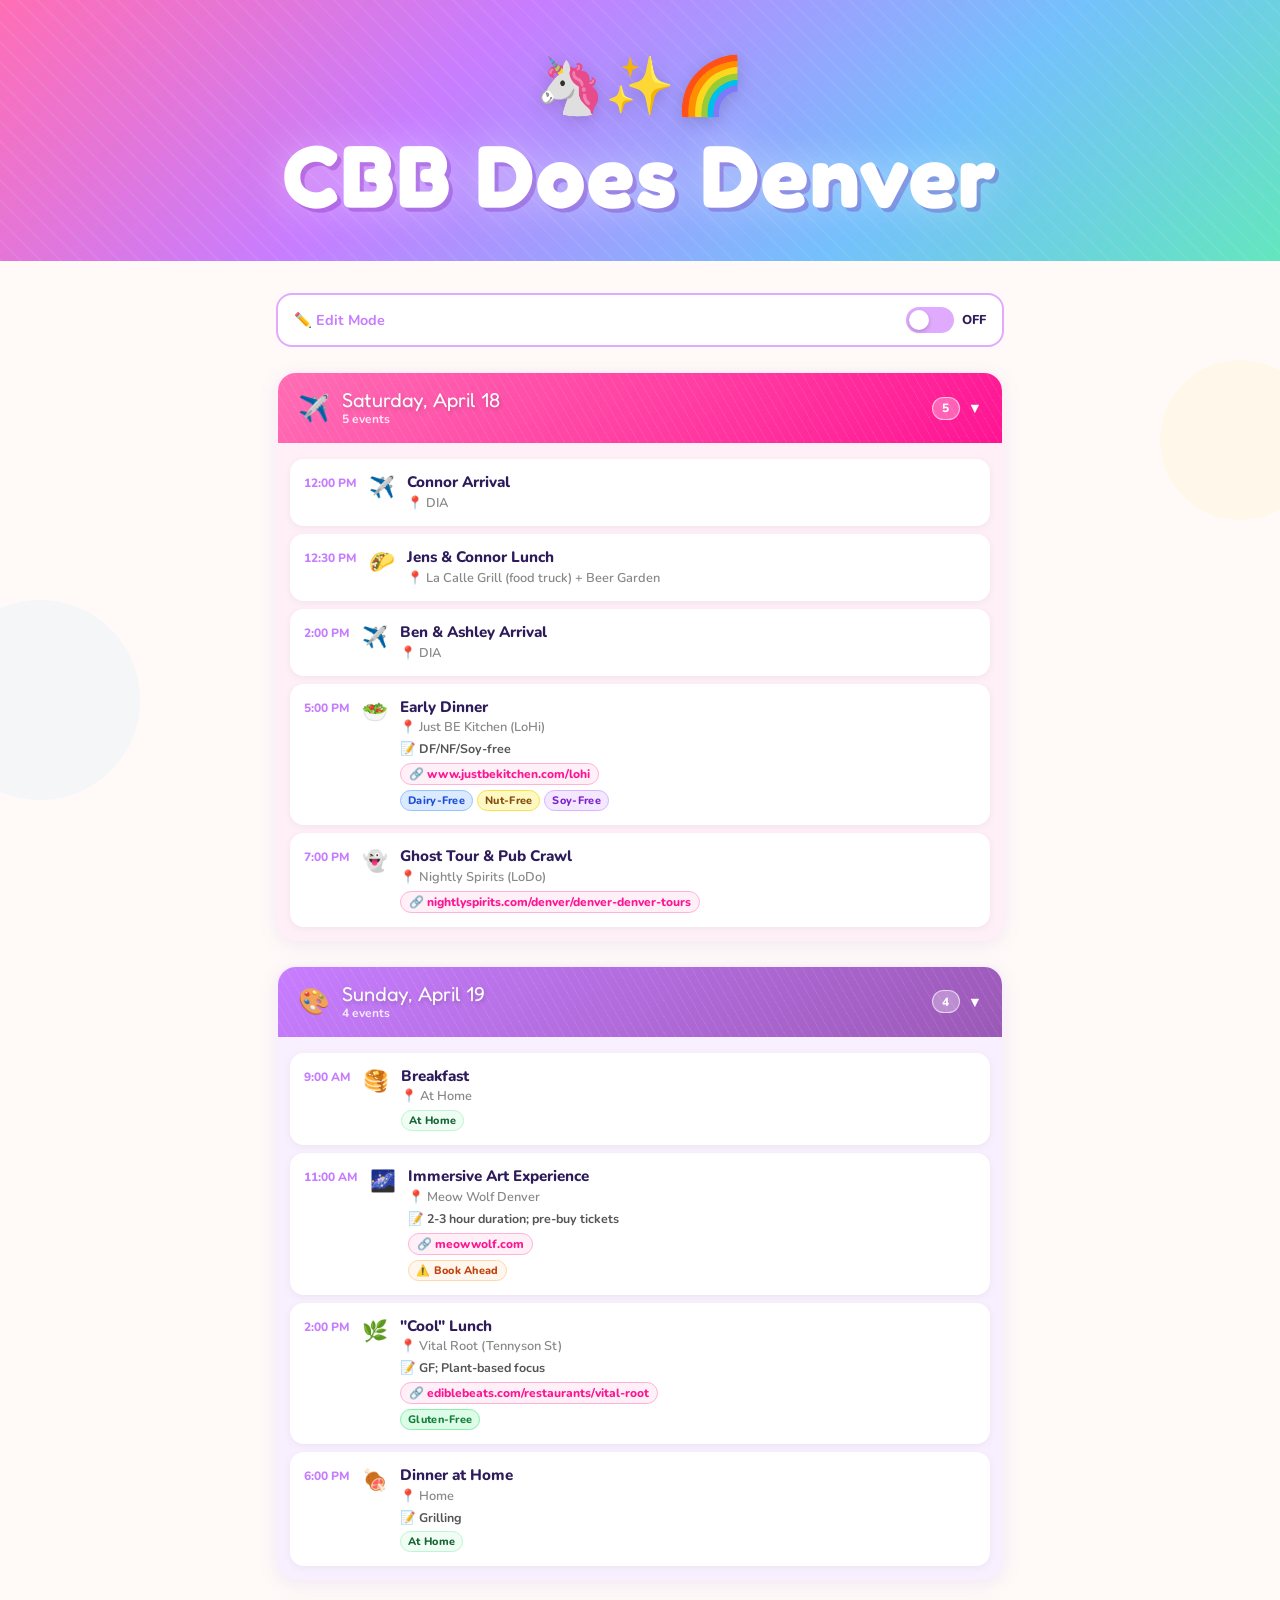
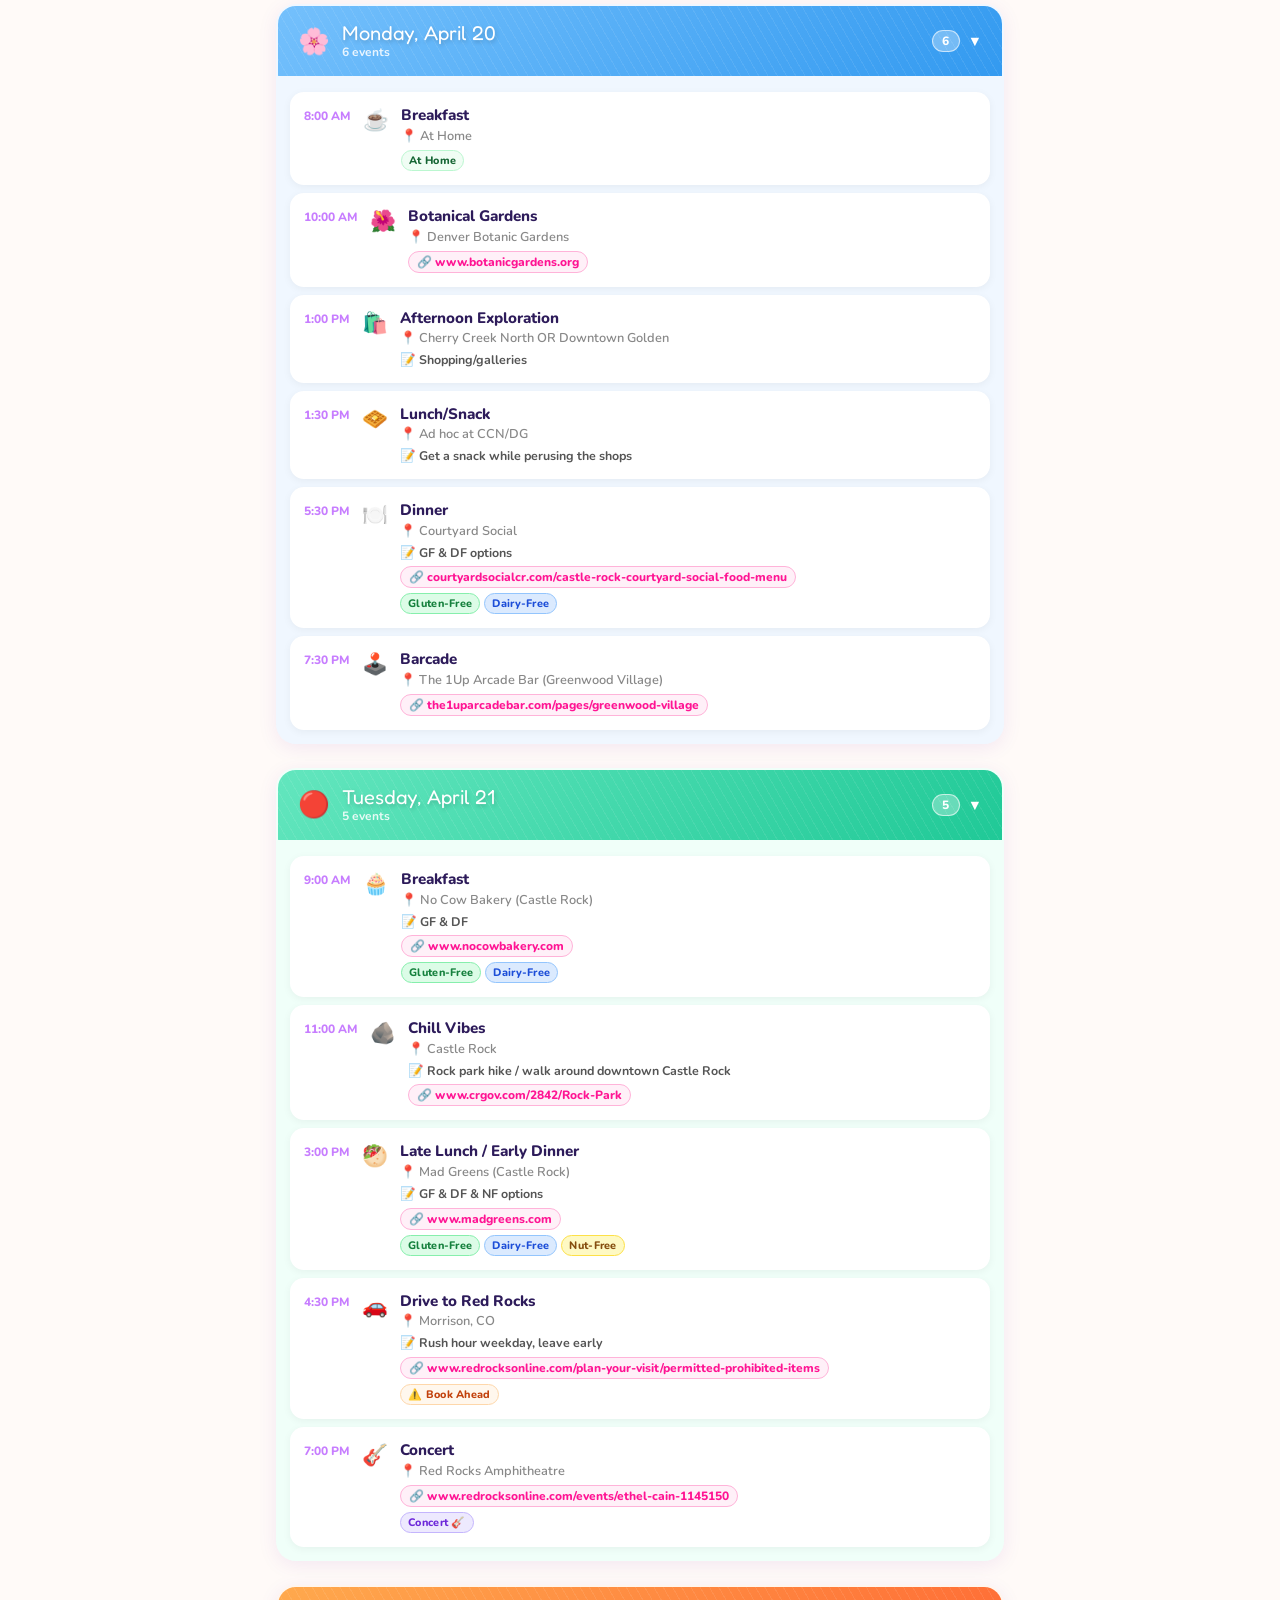
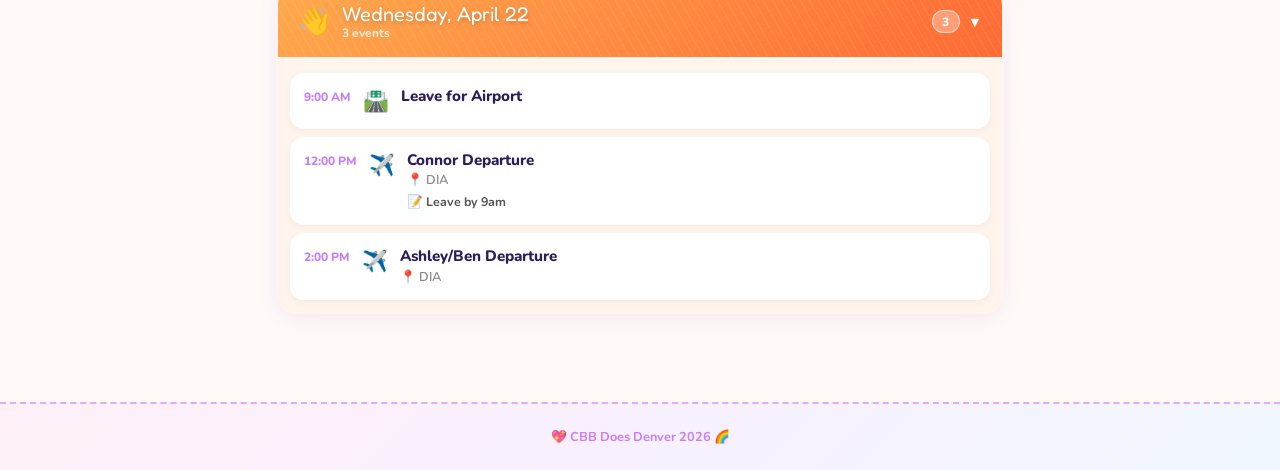
==== cbbden26/index.html @ 5fe171ee "Add files via upload" ====
<!DOCTYPE html>
<html lang="en">
<head>
  <meta charset="UTF-8">
  <meta name="viewport" content="width=device-width, initial-scale=1.0">
  <title>CBB Does Denver 🌈</title>
  <link href="https://fonts.googleapis.com/css2?family=Fredoka+One&family=Nunito:wght@400;600;700;800&display=swap" rel="stylesheet">
  <link rel="stylesheet" href="style.css">
</head>
<body>

  <!-- Drifting stars -->
  <div class="stars-bg" id="stars"></div>

  <!-- Decorative blobs -->
  <div class="blob blob-1"></div>
  <div class="blob blob-2"></div>
  <div class="blob blob-3"></div>

  <!-- Header -->
  <header>
    <div class="header-inner">
      <span class="header-emoji">🦄✨🌈</span>
      <h1>CBB Does Denver</h1>
    </div>
  </header>

  <!-- Main -->
  <main>

    <!-- Toolbar -->
    <div class="toolbar">
      <span class="toolbar-label">✏️ Edit Mode</span>
      <div class="toggle-wrap">
        <button class="toggle" id="editToggle" aria-label="Toggle edit mode"></button>
        <span class="toggle-text" id="toggleLabel">OFF</span>
      </div>
      <button class="add-day-btn" onclick="addDay()">+ Add Day</button>
    </div>

    <!-- Itinerary renders here -->
    <div id="itinerary"></div>

  </main>

  <footer>
     💖 CBB Does Denver 2026 🌈
  </footer>

  <!-- Password Modal -->
  <div class="modal-overlay" id="pwModal">
    <div class="modal" style="max-width:340px;text-align:center;">
      <div style="font-size:2.5rem;margin-bottom:0.5rem;">🔐</div>
      <h2 style="margin-bottom:0.75rem;">Enter Password</h2>
      <input type="password" id="pwInput" placeholder="Password" style="text-align:center;letter-spacing:3px;"
             onkeydown="if(event.key==='Enter') checkPassword()">
      <p id="pwError" style="color:#BE123C;font-size:0.8rem;font-weight:800;margin-top:0.5rem;min-height:1.2em;"></p>
      <div class="modal-btns">
        <button class="btn-save" onclick="checkPassword()">✨ Unlock</button>
        <button class="btn-cancel" onclick="closePwModal()">Cancel</button>
      </div>
    </div>
  </div>

  <!-- Edit Event Modal -->
  <div class="modal-overlay" id="eventModal">
    <div class="modal">
      <h2 id="modalTitle">✨ Add Event</h2>
      <label>Time (e.g. 12:00 PM)</label>
      <input type="text" id="mTime" placeholder="12:00 PM">
      <label>Activity / Title</label>
      <input type="text" id="mActivity" placeholder="e.g. Ghost Tour">
      <label>Location</label>
      <input type="text" id="mLocation" placeholder="e.g. Nightly Spirits (LoDo)">
      <label>Link (optional)</label>
      <input type="url" id="mLink" placeholder="https://...">
      <label>Notes / Details (optional)</label>
      <textarea id="mNotes" placeholder="Any special info, tips, allergy notes..."></textarea>
      <label>Dietary Tags</label>
      <div style="display:flex;flex-wrap:wrap;gap:6px;margin-top:4px;" id="tagCheckboxes"></div>
      <label>Emoji Icon</label>
      <input type="text" id="mEmoji" placeholder="🎉" maxlength="4" style="width:80px;">
      <div class="modal-btns">
        <button class="btn-save" onclick="saveEvent()">💾 Save</button>
        <button class="btn-cancel" onclick="closeModal()">Cancel</button>
      </div>
    </div>
  </div>

  <!-- Edit Day Modal -->
  <div class="modal-overlay" id="dayModal">
    <div class="modal">
      <h2>🗓️ Edit Day</h2>
      <label>Day Name (e.g. Saturday, April 19)</label>
      <input type="text" id="dName" placeholder="Saturday, April 19">
      <label>Emoji</label>
      <input type="text" id="dEmoji" placeholder="🎉" maxlength="4" style="width:80px;">
      <div class="modal-btns">
        <button class="btn-save" onclick="saveDay()">💾 Save</button>
        <button class="btn-cancel" onclick="closeDayModal()">Cancel</button>
      </div>
    </div>
  </div>

  <script src="app.js"></script>
</body>
</html>
---- cbbden26/style.css ----
/* ── Variables ── */
:root {
  --pink: #FF6EB4;
  --hot-pink: #FF1493;
  --purple: #C77DFF;
  --lavender: #E0AAFF;
  --sky: #74C0FC;
  --mint: #63E6BE;
  --yellow: #FFD43B;
  --peach: #FFA94D;
  --white: #FFFAF8;
  --dark: #2D1B5A;
  --star: #FFE066;
}

/* ── Reset ── */
* { box-sizing: border-box; margin: 0; padding: 0; }

/* ── Base ── */
body {
  font-family: 'Nunito', sans-serif;
  background: var(--white);
  color: var(--dark);
  overflow-x: hidden;
  cursor: url("data:image/svg+xml,%3Csvg xmlns='http://www.w3.org/2000/svg' width='24' height='24' viewBox='0 0 24 24'%3E%3Ctext y='20' font-size='20'%3E⭐%3C/text%3E%3C/svg%3E") 12 12, auto;
}

/* ── Drifting stars ── */
.stars-bg {
  position: fixed; inset: 0; pointer-events: none; z-index: 0; overflow: hidden;
}
.star-el {
  position: absolute; font-size: 18px; animation: float linear infinite; opacity: 0.35;
}
@keyframes float {
  0%   { transform: translateY(110vh) rotate(0deg); opacity: 0; }
  10%  { opacity: 0.35; }
  90%  { opacity: 0.35; }
  100% { transform: translateY(-10vh) rotate(360deg); opacity: 0; }
}

/* ── Header ── */
header {
  position: relative; z-index: 1;
  background: linear-gradient(135deg, #FF6EB4 0%, #C77DFF 35%, #74C0FC 70%, #63E6BE 100%);
  padding: 3rem 1.5rem 2.5rem;
  text-align: center;
  overflow: hidden;
}
header::before {
  content: '';
  position: absolute; inset: 0;
  background: repeating-linear-gradient(
    45deg,
    rgba(255,255,255,0.06) 0px,
    rgba(255,255,255,0.06) 2px,
    transparent 2px,
    transparent 14px
  );
}
.header-inner { position: relative; z-index: 1; }
.header-emoji {
  font-size: 3.5rem; display: block; margin-bottom: 0.25rem;
  filter: drop-shadow(0 4px 8px rgba(0,0,0,0.15));
}
h1 {
  font-family: 'Fredoka One', cursive;
  font-size: clamp(2.8rem, 9vw, 5.5rem);
  color: white;
  letter-spacing: 2px;
  text-shadow: 4px 4px 0 rgba(100,0,160,0.25), 0 0 40px rgba(255,255,255,0.4);
  line-height: 1.05;
}

/* ── Main content ── */
main {
  position: relative; z-index: 1;
  max-width: 760px;
  margin: 0 auto;
  padding: 2rem 1rem 4rem;
}

/* ── Toolbar ── */
.toolbar {
  display: flex; align-items: center; justify-content: space-between;
  margin-bottom: 1.5rem;
  background: white;
  border: 2.5px solid var(--lavender);
  border-radius: 16px;
  padding: 0.75rem 1rem;
  gap: 0.75rem;
}
.toolbar-label { font-size: 0.9rem; font-weight: 700; color: var(--purple); }
.toggle-wrap { display: flex; align-items: center; gap: 0.5rem; }
.toggle {
  position: relative; width: 48px; height: 26px;
  background: #E0AAFF; border-radius: 999px;
  border: none; cursor: pointer; transition: background 0.3s;
  flex-shrink: 0;
}
.toggle::after {
  content: ''; position: absolute;
  left: 3px; top: 3px;
  width: 20px; height: 20px;
  background: white; border-radius: 50%;
  transition: transform 0.3s;
  box-shadow: 0 2px 4px rgba(0,0,0,0.2);
}
.toggle.on { background: var(--hot-pink); }
.toggle.on::after { transform: translateX(22px); }
.toggle-text { font-size: 0.8rem; font-weight: 800; color: var(--dark); }
.add-day-btn {
  display: none;
  background: var(--mint);
  border: 2px solid var(--dark);
  border-radius: 12px;
  padding: 0.4rem 0.9rem;
  font-family: 'Nunito', sans-serif;
  font-weight: 800;
  font-size: 0.85rem;
  cursor: pointer;
  transition: transform 0.15s;
  color: var(--dark);
}
.add-day-btn:hover { transform: scale(1.05); }
body.edit-mode .add-day-btn { display: inline-block; }

/* ── Day sections ── */
.day-section {
  margin-bottom: 1.5rem;
  border-radius: 20px;
  overflow: hidden;
  box-shadow: 0 4px 20px rgba(100,0,160,0.08);
  border: 2.5px solid transparent;
  transition: border-color 0.2s;
}
body.edit-mode .day-section { border-color: var(--lavender); }

.day-header {
  padding: 1rem 1.25rem;
  display: flex; align-items: center; justify-content: space-between;
  cursor: pointer;
  user-select: none;
  position: relative;
}
.day-header::after {
  content: ''; position: absolute; inset: 0;
  background: repeating-linear-gradient(
    60deg, rgba(255,255,255,0.08) 0, rgba(255,255,255,0.08) 1px, transparent 1px, transparent 8px
  );
}
.day-left { display: flex; align-items: center; gap: 0.75rem; position: relative; z-index: 1; }
.day-emoji { font-size: 1.6rem; }
.day-name {
  font-family: 'Fredoka One', cursive;
  font-size: 1.25rem;
  color: white;
  text-shadow: 1px 2px 4px rgba(0,0,0,0.2);
  line-height: 1.1;
}
.day-date-sub { font-size: 0.75rem; color: rgba(255,255,255,0.85); font-weight: 700; }
.day-right { display: flex; align-items: center; gap: 0.5rem; position: relative; z-index: 1; }
.event-count {
  background: rgba(255,255,255,0.3);
  border: 1.5px solid rgba(255,255,255,0.6);
  border-radius: 999px;
  padding: 0.15rem 0.6rem;
  font-size: 0.75rem;
  font-weight: 800;
  color: white;
}
.chevron { color: white; font-size: 0.9rem; transition: transform 0.3s; }
.day-section.collapsed .chevron { transform: rotate(-90deg); }
.edit-day-btn {
  display: none;
  background: rgba(255,255,255,0.25);
  border: 1.5px solid rgba(255,255,255,0.6);
  border-radius: 8px;
  color: white;
  font-size: 0.75rem;
  font-weight: 800;
  padding: 0.2rem 0.5rem;
  cursor: pointer;
  font-family: 'Nunito', sans-serif;
}
body.edit-mode .edit-day-btn { display: inline-block; }

/* Day color themes */
.day-0 .day-header { background: linear-gradient(135deg, #FF6EB4, #FF1493); }
.day-1 .day-header { background: linear-gradient(135deg, #C77DFF, #9B59B6); }
.day-2 .day-header { background: linear-gradient(135deg, #74C0FC, #339AF0); }
.day-3 .day-header { background: linear-gradient(135deg, #63E6BE, #20C997); }
.day-4 .day-header { background: linear-gradient(135deg, #FFA94D, #FF6B35); }
.day-0 { background: #FFF0F8; }
.day-1 { background: #F8F0FF; }
.day-2 { background: #F0F7FF; }
.day-3 { background: #F0FFF9; }
.day-4 { background: #FFF5ED; }

/* ── Events list ── */
.events-body { padding: 0.5rem 0.75rem 0.75rem; }
.day-section.collapsed .events-body { display: none; }

.event-card {
  display: flex;
  gap: 0.75rem;
  align-items: flex-start;
  padding: 0.75rem;
  margin-top: 0.5rem;
  background: white;
  border-radius: 14px;
  border: 2px solid transparent;
  box-shadow: 0 2px 8px rgba(0,0,0,0.05);
  transition: box-shadow 0.2s, transform 0.2s;
  position: relative;
}
.event-card:hover { box-shadow: 0 4px 16px rgba(100,0,160,0.12); transform: translateY(-1px); }

.event-time {
  font-size: 0.75rem;
  font-weight: 800;
  color: var(--purple);
  min-width: 46px;
  padding-top: 2px;
  flex-shrink: 0;
}
.event-icon { font-size: 1.3rem; flex-shrink: 0; }
.event-content { flex: 1; min-width: 0; }
.event-title {
  font-size: 0.95rem;
  font-weight: 800;
  color: var(--dark);
  line-height: 1.3;
}
.event-location {
  font-size: 0.8rem;
  color: #888;
  font-weight: 600;
  margin-top: 1px;
}
.event-notes {
  margin-top: 4px;
  font-size: 0.78rem;
  font-weight: 700;
  color: #555;
  line-height: 1.4;
}
.event-link {
  display: inline-block;
  margin-top: 5px;
  font-size: 0.75rem;
  font-weight: 800;
  color: var(--hot-pink);
  text-decoration: none;
  padding: 2px 8px;
  background: #FFF0F8;
  border-radius: 999px;
  border: 1.5px solid #FFB3D9;
  transition: background 0.15s;
  word-break: break-all;
}
.event-link:hover { background: #FFD6EC; }

/* ── Dietary tags ── */
.tags { display: flex; flex-wrap: wrap; gap: 4px; margin-top: 5px; }
.tag {
  font-size: 0.68rem;
  font-weight: 800;
  padding: 2px 7px;
  border-radius: 999px;
  letter-spacing: 0.3px;
}
.tag-gf  { background: #DCFCE7; color: #15803D; border: 1px solid #86EFAC; }
.tag-df  { background: #DBEAFE; color: #1D4ED8; border: 1px solid #93C5FD; }
.tag-nf  { background: #FEF9C3; color: #854D0E; border: 1px solid #FDE047; }
.tag-sf  { background: #F3E8FF; color: #7E22CE; border: 1px solid #D8B4FE; }
.tag-tip { background: #FFF7ED; color: #C2410C; border: 1px solid #FED7AA; }
.tag-special { background: #FCE7F3; color: #9D174D; border: 1px solid #FBCFE8; }
.tag-home { background: #F0FDF4; color: #166534; border: 1px solid #BBF7D0; }
.tag-concert { background: #EDE9FE; color: #6D28D9; border: 1px solid #C4B5FD; }

/* ── Edit controls ── */
body.edit-mode .event-card { border-color: #E0AAFF; }
.event-edit-btns {
  display: none;
  flex-direction: column;
  gap: 4px;
  flex-shrink: 0;
}
body.edit-mode .event-edit-btns { display: flex; }
.ev-btn {
  font-size: 0.7rem;
  padding: 2px 6px;
  border-radius: 6px;
  border: 1.5px solid;
  cursor: pointer;
  font-family: 'Nunito', sans-serif;
  font-weight: 800;
  background: white;
  white-space: nowrap;
  transition: transform 0.1s;
}
.ev-btn:hover { transform: scale(1.08); }
.ev-btn.del  { border-color: #FDA4AF; color: #BE123C; }
.ev-btn.edit { border-color: #86EFAC; color: #166534; }

.add-event-btn {
  display: none;
  width: 100%;
  margin-top: 0.5rem;
  padding: 0.55rem;
  background: white;
  border: 2px dashed var(--purple);
  border-radius: 12px;
  font-family: 'Nunito', sans-serif;
  font-weight: 800;
  font-size: 0.85rem;
  color: var(--purple);
  cursor: pointer;
  transition: background 0.15s;
}
.add-event-btn:hover { background: #F8F0FF; }
body.edit-mode .add-event-btn { display: block; }

/* ── Modals ── */
.modal-overlay {
  display: none; position: fixed; inset: 0;
  background: rgba(100,0,160,0.45);
  z-index: 100;
  align-items: center; justify-content: center;
  padding: 1rem;
}
.modal-overlay.open { display: flex; }
.modal {
  background: var(--white);
  border-radius: 24px;
  padding: 1.5rem;
  width: 100%; max-width: 480px;
  border: 3px solid var(--purple);
  box-shadow: 0 20px 60px rgba(100,0,160,0.3);
  max-height: 90vh; overflow-y: auto;
}
.modal h2 {
  font-family: 'Fredoka One', cursive;
  font-size: 1.4rem;
  color: var(--hot-pink);
  margin-bottom: 1rem;
}
.modal label { display: block; font-size: 0.82rem; font-weight: 800; color: var(--dark); margin-bottom: 3px; margin-top: 0.75rem; }
.modal input, .modal select, .modal textarea {
  width: 100%;
  padding: 0.5rem 0.75rem;
  border: 2px solid var(--lavender);
  border-radius: 10px;
  font-family: 'Nunito', sans-serif;
  font-size: 0.9rem;
  font-weight: 600;
  outline: none;
  background: white;
  color: var(--dark);
  transition: border-color 0.2s;
}
.modal input:focus, .modal select:focus, .modal textarea:focus { border-color: var(--pink); }
.modal textarea { resize: vertical; min-height: 60px; }
.modal-btns { display: flex; gap: 0.75rem; margin-top: 1.25rem; }
.btn-save {
  flex: 1;
  padding: 0.6rem;
  background: linear-gradient(135deg, var(--pink), var(--purple));
  color: white; border: none; border-radius: 12px;
  font-family: 'Nunito', sans-serif;
  font-weight: 800; font-size: 0.95rem;
  cursor: pointer; transition: opacity 0.2s;
}
.btn-save:hover { opacity: 0.88; }
.btn-cancel {
  padding: 0.6rem 1.2rem;
  background: white;
  color: var(--dark); border: 2px solid var(--lavender);
  border-radius: 12px;
  font-family: 'Nunito', sans-serif;
  font-weight: 800; font-size: 0.95rem;
  cursor: pointer;
}

/* ── Decorative blobs ── */
.blob {
  position: fixed; border-radius: 50%; opacity: 0.07; pointer-events: none; z-index: 0;
  animation: blobFloat 8s ease-in-out infinite;
}
.blob-1 { width: 300px; height: 300px; background: var(--pink); top: -80px; right: -80px; animation-delay: 0s; }
.blob-2 { width: 200px; height: 200px; background: var(--sky); bottom: 100px; left: -60px; animation-delay: 3s; }
.blob-3 { width: 160px; height: 160px; background: var(--yellow); top: 40%; right: -40px; animation-delay: 6s; }
@keyframes blobFloat {
  0%, 100% { transform: scale(1) translateY(0); }
  50% { transform: scale(1.08) translateY(-12px); }
}

/* ── Footer ── */
footer {
  position: relative; z-index: 1;
  text-align: center;
  padding: 1.5rem;
  font-size: 0.8rem;
  font-weight: 700;
  color: var(--purple);
  background: linear-gradient(135deg, #FFF0F8, #F8F0FF, #F0F7FF);
  border-top: 2.5px dashed var(--lavender);
}

/* ── Responsive ── */
@media (max-width: 480px) {
  header { padding: 2rem 1rem 1.75rem; }
  .event-card { padding: 0.6rem; gap: 0.5rem; }
  .event-time { min-width: 38px; font-size: 0.7rem; }
}
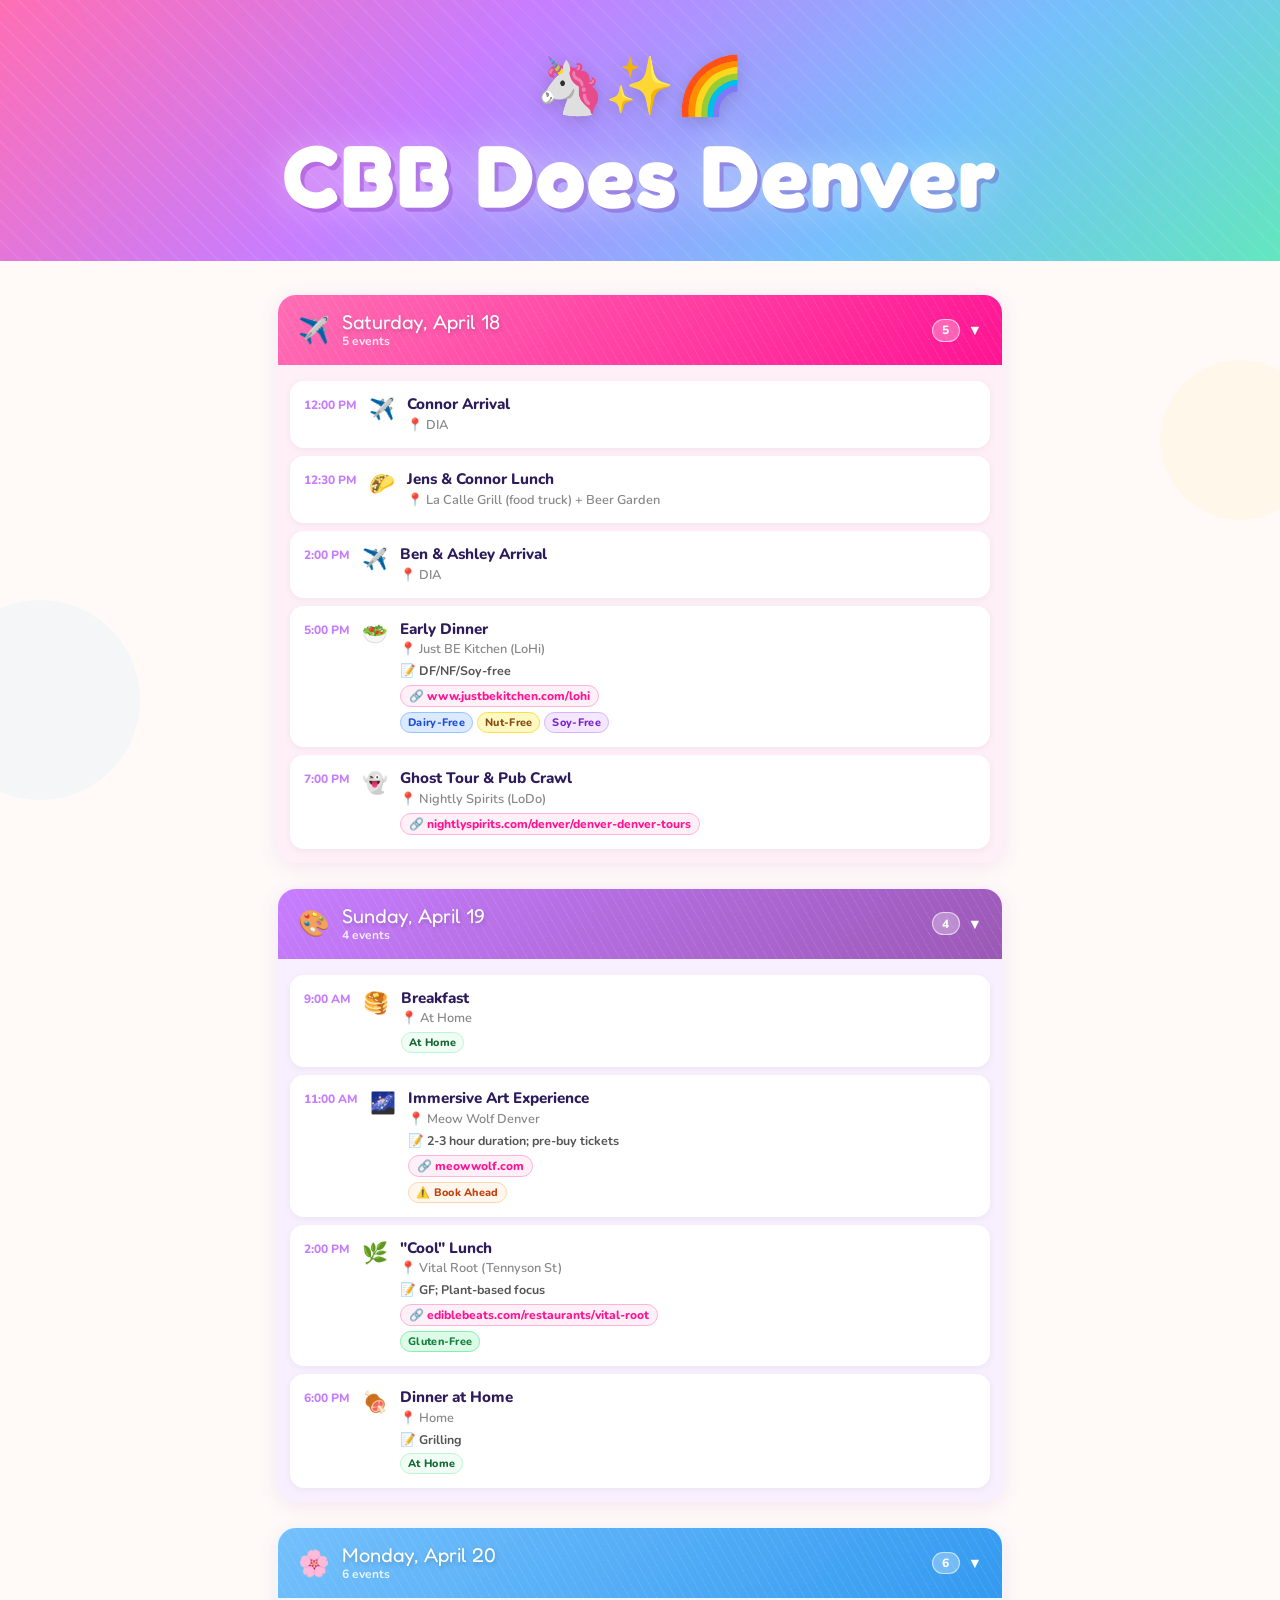
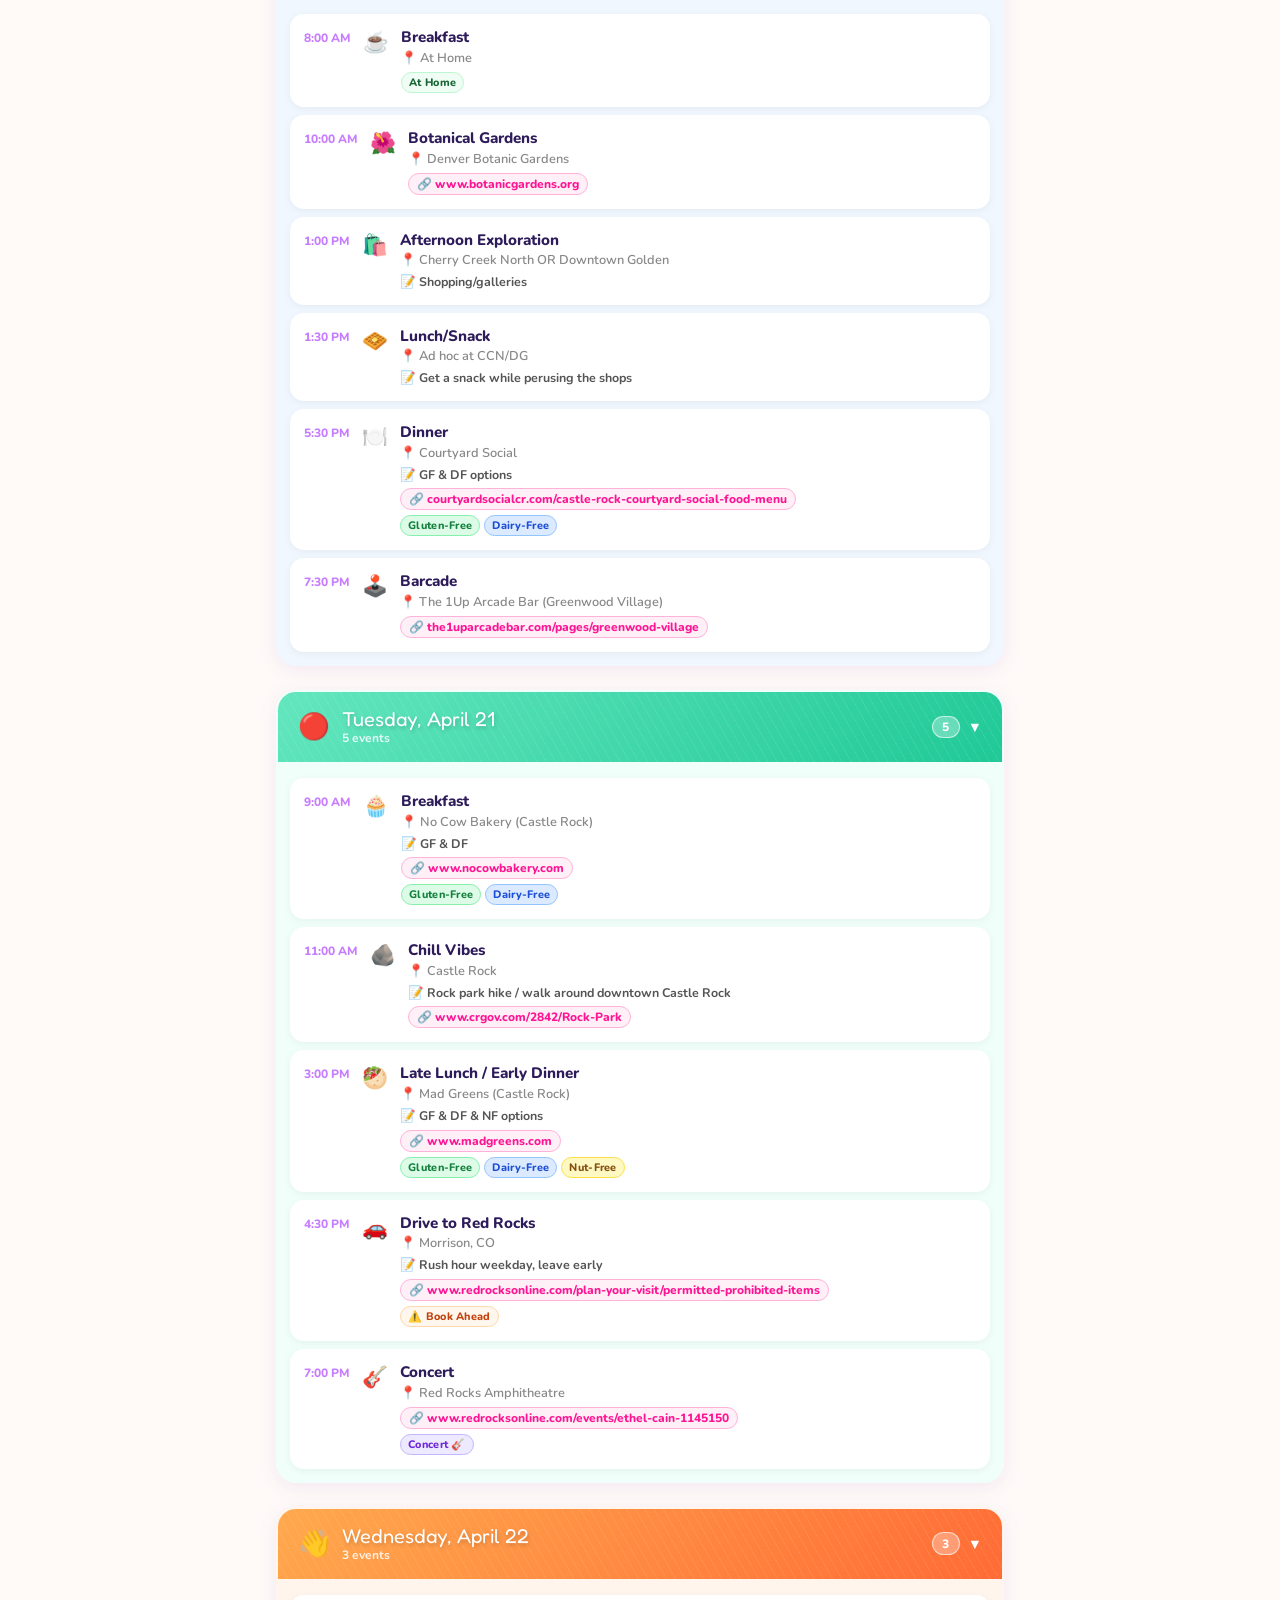
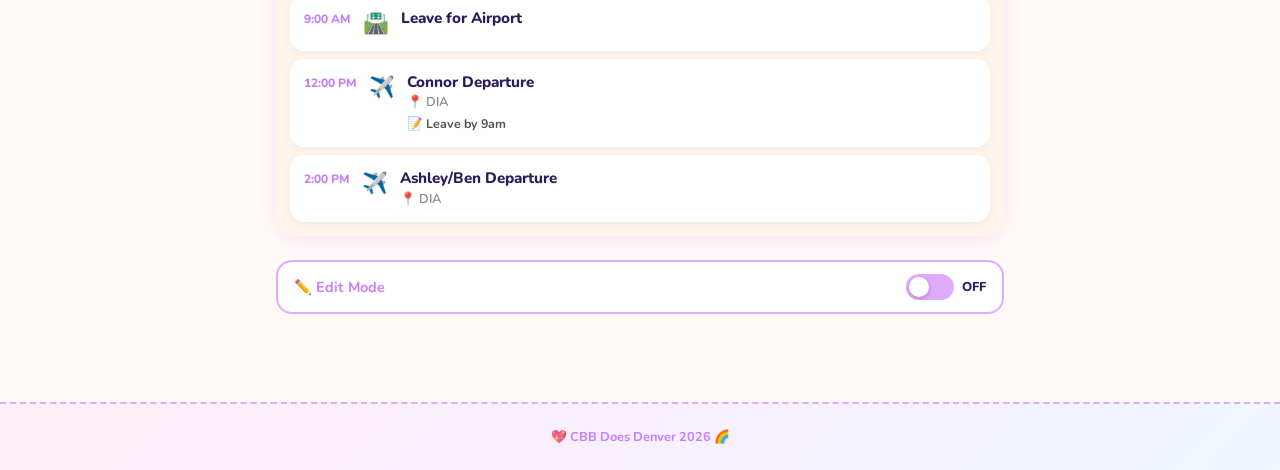
==== commit 457c4e3d: "Add files via upload" ====
--- a/cbbden26/index.html
+++ b/cbbden26/index.html
@@ -28,18 +28,17 @@
   <!-- Main -->
   <main>
 
-    <!-- Toolbar -->
+    <!-- Itinerary renders here -->
+    <div id="itinerary"></div>
+
+     <!-- Toolbar -->
     <div class="toolbar">
       <span class="toolbar-label">✏️ Edit Mode</span>
       <div class="toggle-wrap">
         <button class="toggle" id="editToggle" aria-label="Toggle edit mode"></button>
         <span class="toggle-text" id="toggleLabel">OFF</span>
       </div>
-      <button class="add-day-btn" onclick="addDay()">+ Add Day</button>
     </div>
-
-    <!-- Itinerary renders here -->
-    <div id="itinerary"></div>
 
   </main>
 
